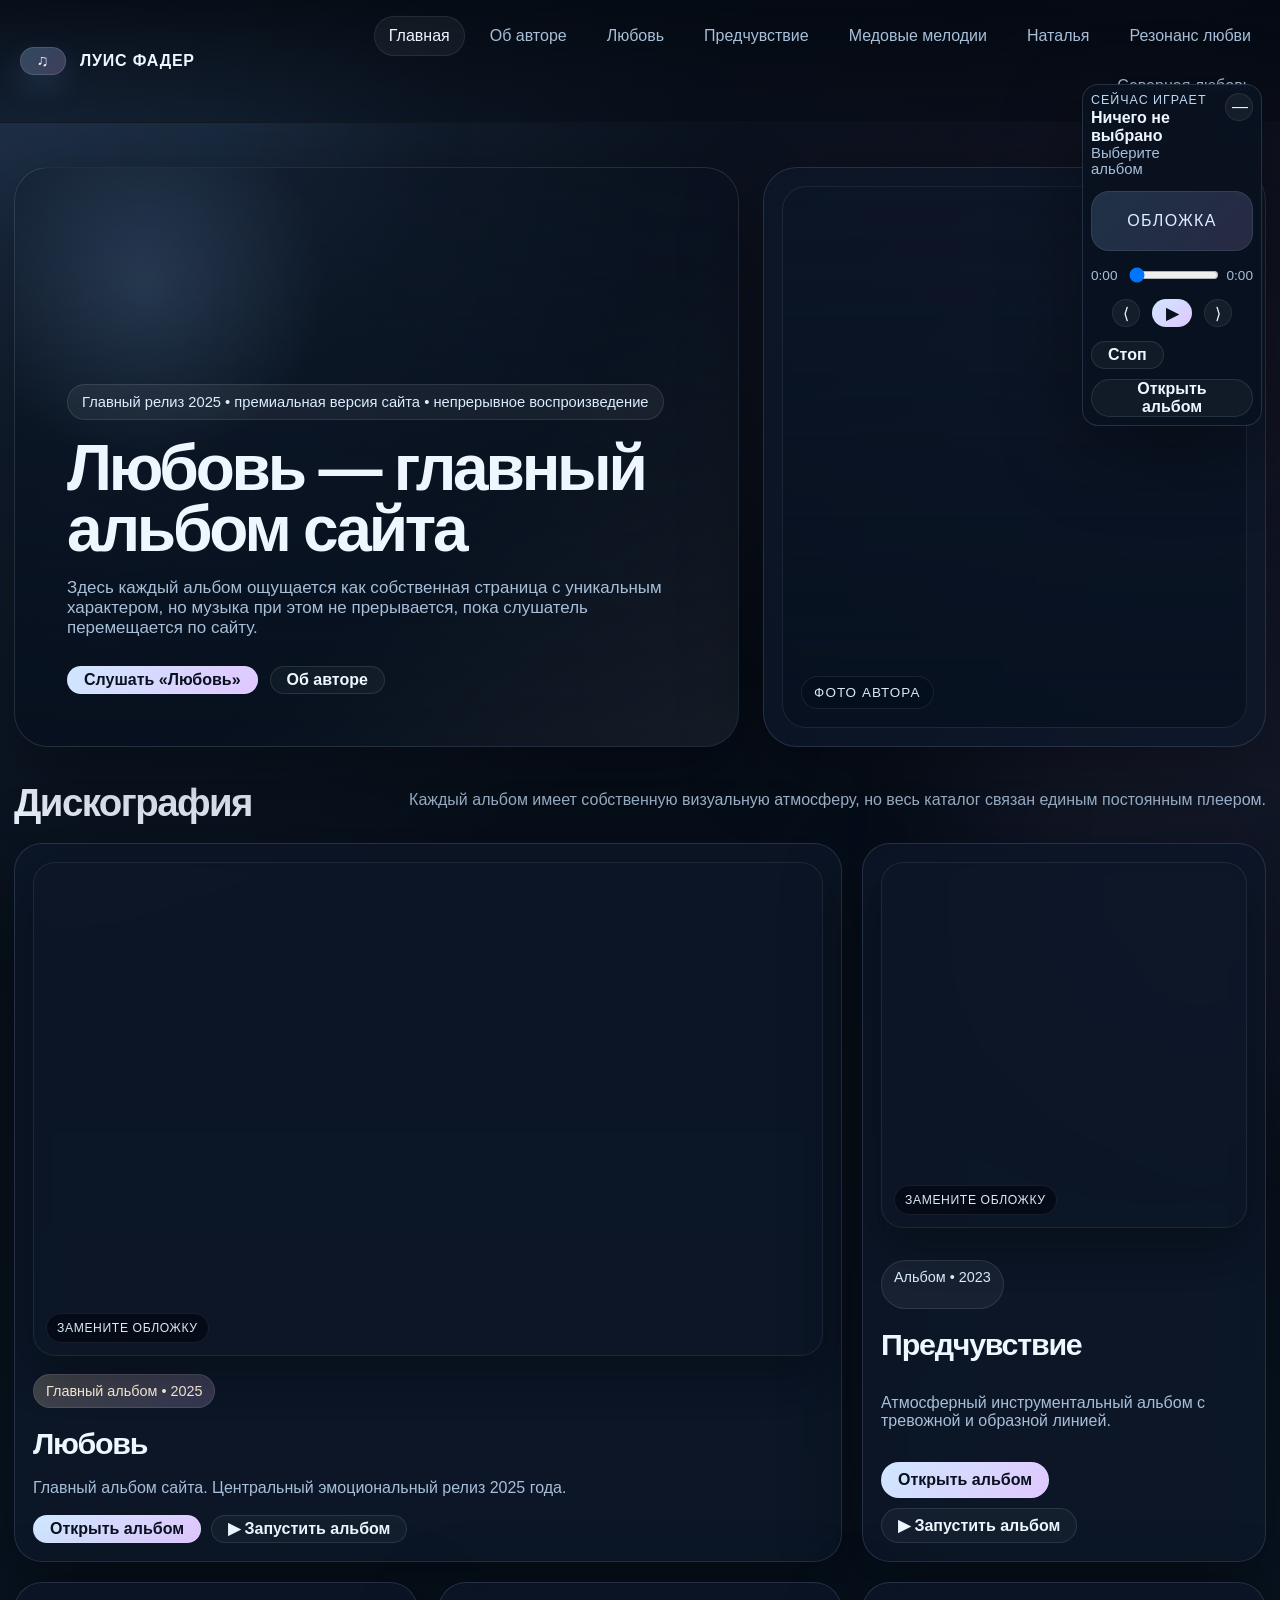
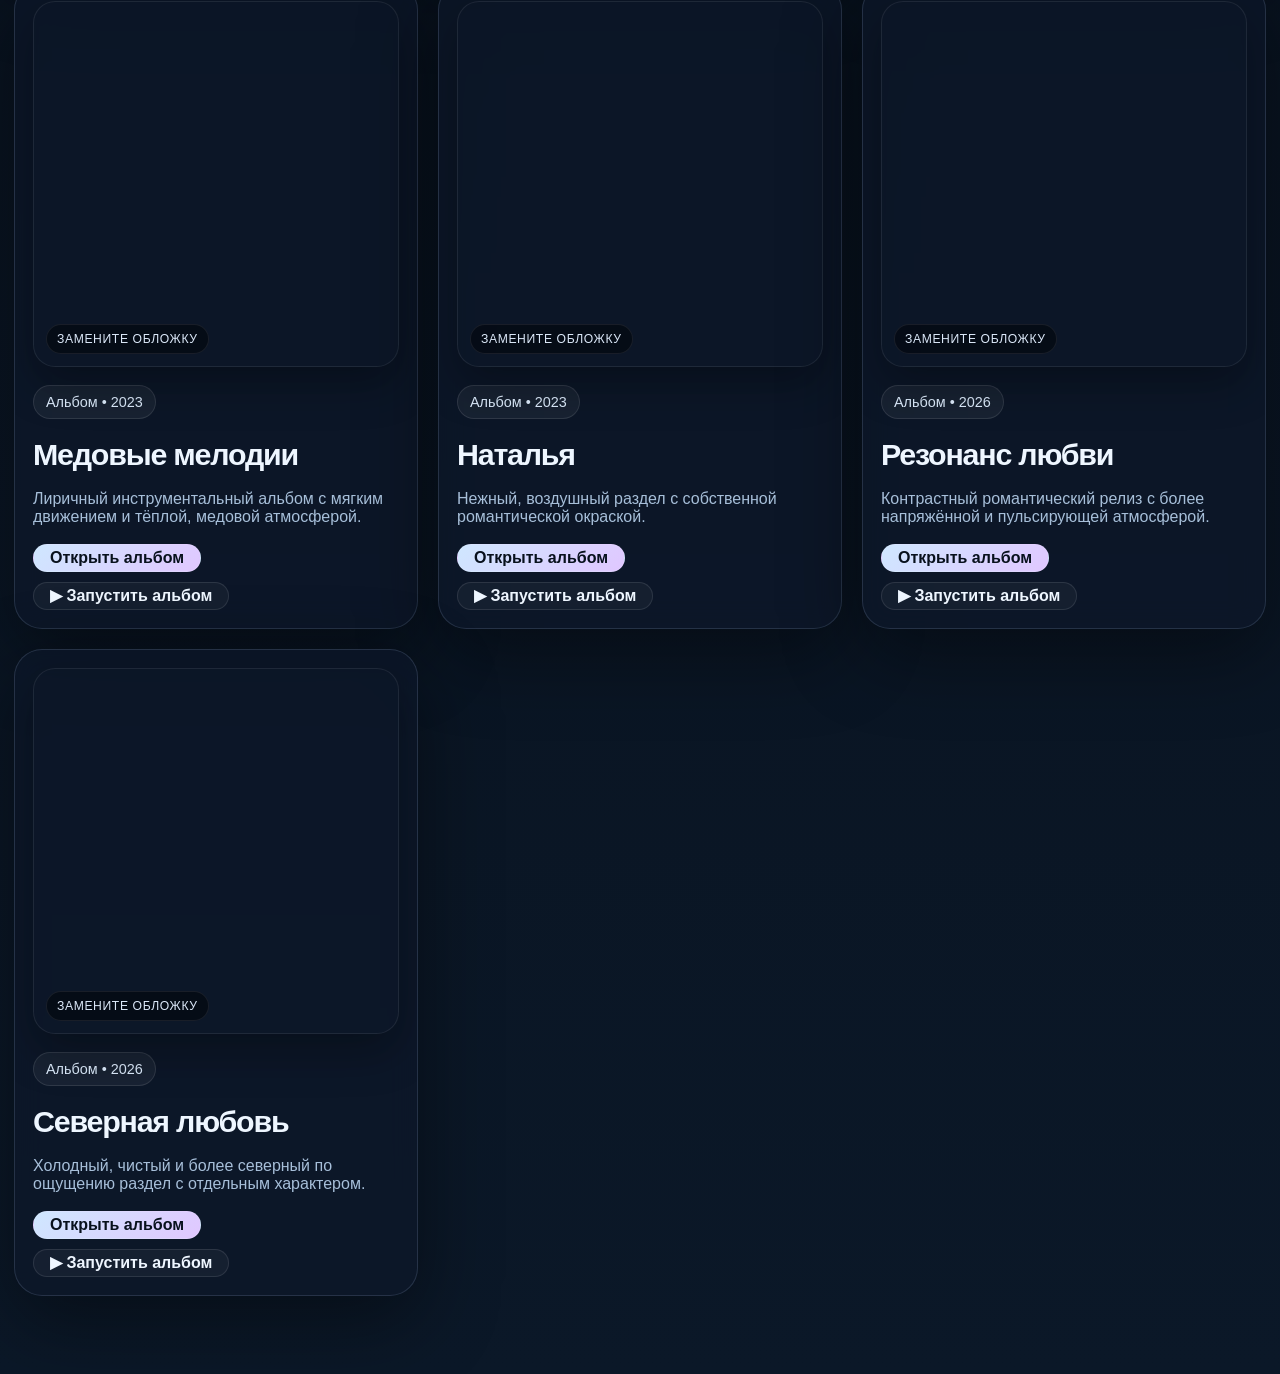
==== index.html @ 241f31ae "Add files via upload" ====
<!DOCTYPE html>
<html lang="ru">
<head>
  <meta charset="UTF-8" />
  <meta name="viewport" content="width=device-width, initial-scale=1.0" />
  <title>Луис Фадер — музыка</title>
  <meta name="description" content="Авторский музыкальный сайт Луиса Фадера с непрерывным плеером и уникальным дизайном для каждого альбома." />
  <link rel="stylesheet" href="styles.css" />
</head>
<body>
  <div class="bg-layer bg-a"></div>
  <div class="bg-layer bg-b"></div>

  <header class="topbar">
    <div class="shell topbar-inner">
      <button class="brand nav-route" data-route="home" aria-label="На главную">
        <span class="brand-mark">♫</span>
        <span class="brand-text">ЛУИС ФАДЕР</span>
      </button>

      <nav class="nav" aria-label="Навигация">
        <button class="nav-route" data-route="home">Главная</button>
        <button class="nav-route" data-route="about">Об авторе</button>
        <button class="nav-route" data-route="album-lyubov">Любовь</button>
        <button class="nav-route" data-route="album-predchuvstvie">Предчувствие</button>
        <button class="nav-route" data-route="album-medovye-melodii">Медовые мелодии</button>
        <button class="nav-route" data-route="album-natalya">Наталья</button>
        <button class="nav-route" data-route="album-rezonans-lyubvi">Резонанс любви</button>
        <button class="nav-route" data-route="album-severnaya-lyubov">Северная любовь</button>
      </nav>
    </div>
  </header>

  <main id="app"></main>

  <aside class="player" id="playerDock" aria-live="polite">
    <div class="player-top">
      <div class="player-meta">
        <div class="player-label">Сейчас играет</div>
        <div class="player-track" id="playerTrack">Ничего не выбрано</div>
        <div class="player-album" id="playerAlbum">Выберите альбом</div>
      </div>
      <button class="player-icon" id="togglePlayer" aria-label="Свернуть плеер">—</button>
    </div>

    <div class="player-cover" id="playerCover">
      <span>ОБЛОЖКА</span>
    </div>

    <audio id="audio" preload="metadata"></audio>

    <div class="player-progress">
      <span id="currentTime">0:00</span>
      <input id="seek" type="range" min="0" max="100" value="0" />
      <span id="durationTime">0:00</span>
    </div>

    <div class="player-controls">
      <button class="player-icon" id="prevBtn" aria-label="Предыдущий">⟨</button>
      <button class="player-main-btn" id="playPauseBtn" aria-label="Пуск или пауза">▶</button>
      <button class="player-icon" id="nextBtn" aria-label="Следующий">⟩</button>
    </div>

    <div class="player-actions">
      <button class="mini-btn" id="stopBtn">Стоп</button>
      <button class="mini-btn" id="openAlbumBtn">Открыть альбом</button>
    </div>
  </aside>

  <script src="app.js"></script>
</body>
</html>
---- styles.css ----
:root{
  --bg:#07101d;
  --panel:rgba(13,24,42,.78);
  --panel-strong:rgba(9,18,32,.93);
  --line:rgba(190,220,255,.14);
  --text:#eef6ff;
  --muted:#a7bfd9;
  --accent:#9fd0ff;
  --accent-2:#dab6ff;
  --warm:#ffd7a5;
  --shadow:0 24px 80px rgba(0,0,0,.42);
  --shell:min(1260px, calc(100% - 28px));
  --theme-1:#96cfff;
  --theme-2:#dcb6ff;
  --theme-3:#ffd9a8;
}

*{box-sizing:border-box}
html,body{margin:0;padding:0}
body{
  font-family:Inter, "Segoe UI", Arial, sans-serif;
  color:var(--text);
  background:
    radial-gradient(circle at top left, rgba(136,186,255,.18), transparent 30%),
    radial-gradient(circle at 90% 12%, rgba(214,169,255,.10), transparent 18%),
    linear-gradient(180deg, #040913 0%, #08111d 35%, #0b1828 100%);
  min-height:100vh;
  overflow-x:hidden;
}
button{font:inherit}
a{color:inherit;text-decoration:none}

.bg-layer{
  position:fixed;
  border-radius:50%;
  filter:blur(88px);
  opacity:.35;
  pointer-events:none;
  z-index:0;
}
.bg-a{width:34rem;height:34rem;left:-12rem;top:-12rem;background:rgba(108,183,255,.18)}
.bg-b{width:30rem;height:30rem;right:-10rem;bottom:-12rem;background:rgba(214,167,255,.15)}

.shell{width:var(--shell);margin:0 auto;position:relative;z-index:1}

.glass{
  background:var(--panel);
  border:1px solid var(--line);
  box-shadow:var(--shadow);
  backdrop-filter:blur(14px);
  -webkit-backdrop-filter:blur(14px);
}

.topbar{
  position:sticky;
  top:0;
  z-index:20;
  background:linear-gradient(180deg, rgba(4,10,18,.88), rgba(4,10,18,.36));
  border-bottom:1px solid rgba(255,255,255,.04);
  backdrop-filter:blur(12px);
}
.topbar-inner{
  display:flex;
  align-items:center;
  justify-content:space-between;
  gap:18px;
  padding:16px 0;
}
.brand,.nav button,.cta,.ghost-btn,.nav-back,.track-btn,.player-icon,.player-main-btn,.mini-btn{
  border:none;
  cursor:pointer;
}
.brand{
  display:flex;
  align-items:center;
  gap:14px;
  background:transparent;
  color:var(--text);
  font-weight:800;
  letter-spacing:.05em;
}
.brand-mark{
  width:46px;height:28px;border-radius:14px;
  display:grid;place-items:center;
  background:linear-gradient(135deg, rgba(147,206,255,.28), rgba(218,182,255,.24));
  border:1px solid rgba(255,255,255,.12);
  box-shadow:0 12px 30px rgba(125,180,255,.16);
}
.brand-text{white-space:nowrap}

.nav{
  display:flex;
  flex-wrap:wrap;
  gap:10px;
  justify-content:flex-end;
}
.nav button{
  background:transparent;
  color:var(--muted);
  padding:10px 14px;
  border-radius:999px;
  border:1px solid transparent;
  transition:.2s ease;
}
.nav button:hover,.nav button.active{
  color:var(--text);
  background:rgba(255,255,255,.05);
  border-color:rgba(255,255,255,.08);
}

#app{
  position:relative;
  z-index:1;
  padding:26px 0 78px;
}

.hero{
  width:var(--shell);
  margin:18px auto 0;
  display:grid;
  grid-template-columns:1.24fr .86fr;
  gap:24px;
}
.hero-main,.hero-photo{
  border-radius:34px;
  overflow:hidden;
}
.hero-main{
  position:relative;
  min-height:580px;
  padding:52px;
  display:flex;
  align-items:flex-end;
  background:
    linear-gradient(180deg, rgba(7,17,31,.16), rgba(7,17,31,.95)),
    url('assets/images/hero-bg.jpg') center/cover no-repeat;
}
.hero-main::before{
  content:"";
  position:absolute;
  inset:0;
  background:
    radial-gradient(circle at 18% 20%, rgba(145,201,255,.16), transparent 24%),
    linear-gradient(135deg, rgba(6,12,24,.20), rgba(6,12,24,.02) 60%, rgba(255,216,168,.06));
}
.hero-content{
  position:relative;
  z-index:1;
  max-width:760px;
}
.eyebrow{
  display:inline-flex;
  align-items:center;
  gap:10px;
  padding:9px 14px;
  border-radius:999px;
  margin-bottom:18px;
  background:rgba(255,255,255,.06);
  border:1px solid rgba(255,255,255,.10);
  color:#dcecff;
  font-size:.92rem;
}
.hero h1{
  margin:0;
  font-size:clamp(2.9rem,5vw,5.6rem);
  line-height:.95;
  letter-spacing:-.05em;
}
.hero p{
  margin:18px 0 28px;
  color:var(--muted);
  font-size:1.06rem;
  max-width:48rem;
}
.hero-actions{display:flex;gap:12px;flex-wrap:wrap}
.cta,.ghost-btn,.nav-back,.track-btn,.mini-btn{
  min-height:28px;
  padding:0 16px;
  border-radius:999px;
  font-weight:700;
  border:1px solid rgba(255,255,255,.10);
}
.cta,.track-btn.primary,.player-main-btn{
  background:linear-gradient(135deg, #cfe7ff, #e0c7ff);
  color:#08111d;
}
.ghost-btn,.nav-back,.track-btn.secondary,.mini-btn{
  background:rgba(255,255,255,.04);
  color:var(--text);
}
.hero-photo{
  padding:18px;
}
.hero-photo-card{
  height:100%;
  min-height:540px;
  border-radius:24px;
  overflow:hidden;
  position:relative;
  border:1px solid rgba(255,255,255,.08);
  background:
    linear-gradient(180deg, rgba(7,17,31,.04), rgba(7,17,31,.80)),
    url('assets/images/luis-fader-photo.jpg') center/cover no-repeat;
}
.hero-photo-card::after{
  content:"ФОТО АВТОРА";
  position:absolute;
  left:18px;
  bottom:18px;
  padding:8px 12px;
  border-radius:999px;
  font-size:.84rem;
  letter-spacing:.08em;
  background:rgba(6,14,28,.72);
  border:1px solid rgba(255,255,255,.08);
  color:#d9e7f7;
}

.section{
  width:var(--shell);
  margin:28px auto 0;
}
.section-head{
  display:flex;
  justify-content:space-between;
  align-items:end;
  gap:18px;
  margin-bottom:18px;
}
.section-head h2{
  margin:0;
  font-size:clamp(1.9rem,3vw,2.9rem);
  letter-spacing:-.04em;
}
.section-head p,.copy,.album-summary,.about-text,.track-file,.track-meta,.panel p,.instruction-list li{
  color:var(--muted);
}

.panel-box,.album-shell,.album-card,.about-box,.track-row,.side-panel{
  background:var(--panel);
  border:1px solid var(--line);
  box-shadow:var(--shadow);
  backdrop-filter:blur(14px);
  -webkit-backdrop-filter:blur(14px);
}

.about-box{
  padding:28px;
  border-radius:26px;
}

.album-grid{
  display:grid;
  grid-template-columns:repeat(3, minmax(0,1fr));
  gap:20px;
}
.album-card{
  padding:18px;
  border-radius:28px;
  display:grid;
  gap:18px;
  overflow:hidden;
}
.album-card.featured{
  grid-column:span 2;
}
.album-card.featured .album-cover{
  aspect-ratio:16/10;
}
.album-cover,.album-cover-large{
  background-position:center;
  background-size:cover;
  background-repeat:no-repeat;
  position:relative;
  overflow:hidden;
  border:1px solid rgba(255,255,255,.08);
  box-shadow:0 18px 44px rgba(0,0,0,.30);
}
.album-cover{
  aspect-ratio:1/1;
  border-radius:22px;
}
.album-cover-large{
  width:100%;
  aspect-ratio:1/1;
  border-radius:26px;
}
.album-cover::after,.album-cover-large::after{
  content:"ЗАМЕНИТЕ ОБЛОЖКУ";
  position:absolute;
  left:12px;
  bottom:12px;
  padding:7px 10px;
  border-radius:999px;
  font-size:.76rem;
  background:rgba(5,10,18,.78);
  border:1px solid rgba(255,255,255,.08);
  color:#dbe8f8;
  letter-spacing:.05em;
}
.cover-lyubov{background-image:url('assets/covers/lyubov.jpg')}
.cover-predchuvstvie{background-image:url('assets/covers/predchuvstvie.jpg')}
.cover-medovye-melodii{background-image:url('assets/covers/medovye-melodii.jpg')}
.cover-natalya{background-image:url('assets/covers/natalya.jpg')}
.cover-rezonans-lyubvi{background-image:url('assets/covers/rezonans-lyubvi.jpg')}
.cover-severnaya-lyubov{background-image:url('assets/covers/severnaya-lyubov.jpg')}

.album-badge,.album-featured-badge{
  display:inline-flex;
  width:fit-content;
  padding:8px 12px;
  border-radius:999px;
  border:1px solid rgba(255,255,255,.10);
  font-size:.9rem;
}
.album-badge{
  background:rgba(255,255,255,.05);
  color:#dfeeff;
}
.album-featured-badge{
  background:linear-gradient(135deg, rgba(255,228,190,.22), rgba(220,185,255,.20));
  color:#fff1da;
}
.album-card h3{
  margin:0;
  font-size:1.9rem;
  letter-spacing:-.04em;
}
.card-actions{
  display:flex;
  gap:10px;
  flex-wrap:wrap;
}

.theme-lyubov{
  --theme-1:#ffd7a5;
  --theme-2:#e3c2ff;
  --theme-3:#fff1d7;
}
.theme-predchuvstvie{
  --theme-1:#97d0ff;
  --theme-2:#d6b5ff;
  --theme-3:#dcecff;
}
.theme-medovye-melodii{
  --theme-1:#ffd59a;
  --theme-2:#ffeebf;
  --theme-3:#fff7da;
}
.theme-natalya{
  --theme-1:#f4c0da;
  --theme-2:#dfb9ff;
  --theme-3:#ffe5f0;
}
.theme-rezonans-lyubvi{
  --theme-1:#ffaeae;
  --theme-2:#d8b0ff;
  --theme-3:#ffe6ef;
}
.theme-severnaya-lyubov{
  --theme-1:#97dbff;
  --theme-2:#b7ceff;
  --theme-3:#eaf4ff;
}

.album-shell{
  width:var(--shell);
  margin:20px auto 0;
  padding:28px;
  border-radius:32px;
  background:
    radial-gradient(circle at top left, color-mix(in srgb, var(--theme-1) 16%, transparent), transparent 26%),
    radial-gradient(circle at 86% 12%, color-mix(in srgb, var(--theme-2) 14%, transparent), transparent 18%),
    var(--panel);
}
.nav-back{
  display:inline-flex;
  align-items:center;
}
.album-title{
  margin:16px 0 10px;
  font-size:clamp(2.3rem,4vw,4.3rem);
  letter-spacing:-.05em;
}
.album-layout{
  display:grid;
  grid-template-columns:320px 1fr;
  gap:24px;
  align-items:start;
  margin-top:18px;
}
.album-sidebar{
  display:grid;
  gap:16px;
}
.side-panel{
  padding:18px;
  border-radius:20px;
}
.side-panel strong{display:block;margin-bottom:10px}
.instruction-list{
  margin:0;
  padding-left:18px;
}
.track-list{
  display:grid;
  gap:14px;
}
.track-row{
  padding:16px;
  border-radius:20px;
}
.track-top{
  display:flex;
  justify-content:space-between;
  gap:12px;
  align-items:start;
  margin-bottom:10px;
}
.track-left{
  display:flex;
  gap:12px;
  align-items:flex-start;
}
.track-num{
  color:var(--theme-1);
  font-weight:800;
  min-width:2.5rem;
}
.track-name{
  margin:0;
  font-size:1.05rem;
  line-height:1.25;
}
.track-controls{
  display:flex;
  gap:10px;
  flex-wrap:wrap;
}
.track-file{
  font-size:.95rem;
  margin-top:8px;
}

.player{
  position:fixed;
  right:18px;
  top:84px;
  z-index:40;
  width:180px;
  max-width:calc(100vw - 24px);
  background:var(--panel-strong);
  border:1px solid rgba(188,219,255,.16);
  box-shadow:var(--shadow);
  backdrop-filter:blur(18px);
  -webkit-backdrop-filter:blur(18px);
  border-radius:16px;
  padding:8px;
}
.player.collapsed{
  width:232px;
}
.player.collapsed .player-cover,
.player.collapsed .player-progress,
.player.collapsed .player-actions{
  display:none;
}
.player-top{
  display:flex;
  justify-content:space-between;
  gap:12px;
  align-items:start;
}
.player-label{
  font-size:.78rem;
  letter-spacing:.08em;
  color:#bfd8f5;
  text-transform:uppercase;
}
.player-track{
  font-weight:800;
  margin-top:2px;
}
.player-album{
  font-size:.93rem;
  color:var(--muted);
}
.player-cover{
  margin-top:14px;
  height:60px;
  border-radius:18px;
  border:1px solid rgba(255,255,255,.08);
  background:linear-gradient(135deg, rgba(135,197,255,.18), rgba(210,169,255,.16));
  display:grid;
  place-items:center;
  color:#dfeeff;
  letter-spacing:.08em;
  text-align:center;
  padding:10px;
}
.player-progress{
  display:grid;
  grid-template-columns:auto 1fr auto;
  gap:10px;
  align-items:center;
  margin-top:14px;
}
.player-progress span{
  font-size:.85rem;
  color:var(--muted);
}
.player-progress input{
  width:100%;
}
.player-controls{
  display:flex;
  justify-content:center;
  gap:12px;
  margin-top:14px;
}
.player-icon{
  width:28px;
  height:28px;
  border-radius:50%;
  background:rgba(255,255,255,.05);
  color:var(--text);
  border:1px solid rgba(255,255,255,.08);
}
.player-main-btn{
  min-width:40px;
  height:28px;
  border-radius:999px;
  font-weight:800;
}
.player-actions{
  display:flex;
  gap:10px;
  flex-wrap:wrap;
  margin-top:14px;
}
code{
  background:rgba(255,255,255,.06);
  padding:3px 7px;
  border-radius:8px;
}

@media (max-width:1180px){
  .album-grid{grid-template-columns:1fr 1fr}
  .hero{grid-template-columns:1fr}
  .hero-photo-card{min-height:380px}
  .player{
  position:fixed;
  right:18px;
  top:84px;
  z-index:40;
  width:180px;
  max-width:calc(100vw - 24px);
  background:var(--panel-strong);
  border:1px solid rgba(188,219,255,.16);
  box-shadow:var(--shadow);
  backdrop-filter:blur(18px);
  -webkit-backdrop-filter:blur(18px);
  border-radius:16px;
  padding:8px;
}
  .album-card.featured{grid-column:span 1}
}
@media (max-width:920px){
  .album-layout{grid-template-columns:1fr}
}
@media (max-width:760px){
  .album-grid{grid-template-columns:1fr}
  .topbar-inner{flex-direction:column;align-items:start}
  .nav{justify-content:flex-start}
  .hero-main{padding:28px;min-height:440px}
}
@media (max-width:560px){
  .player-progress{grid-template-columns:1fr;gap:6px}
  .player{
  position:fixed;
  right:18px;
  top:84px;
  z-index:40;
  width:180px;
  max-width:calc(100vw - 24px);
  background:var(--panel-strong);
  border:1px solid rgba(188,219,255,.16);
  box-shadow:var(--shadow);
  backdrop-filter:blur(18px);
  -webkit-backdrop-filter:blur(18px);
  border-radius:16px;
  padding:8px;
}
  .album-shell,.about-box{padding:20px}
}
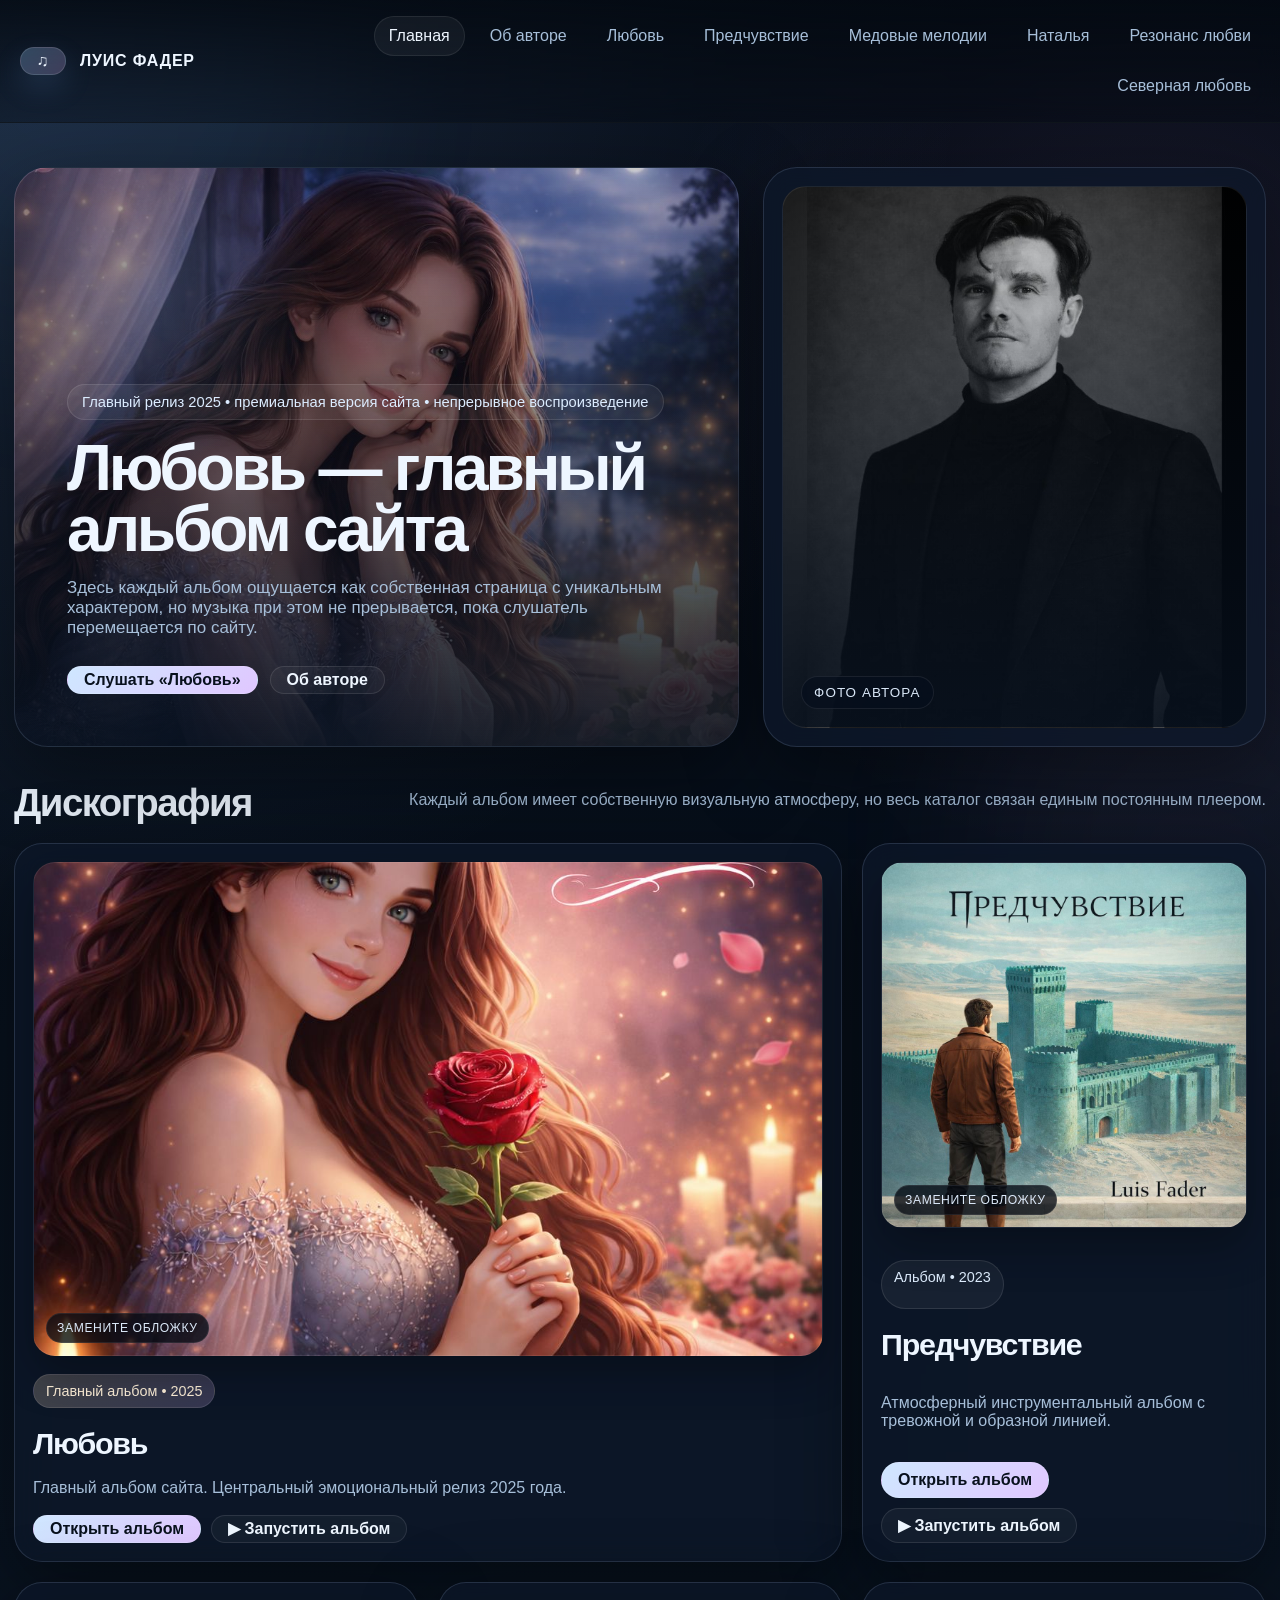
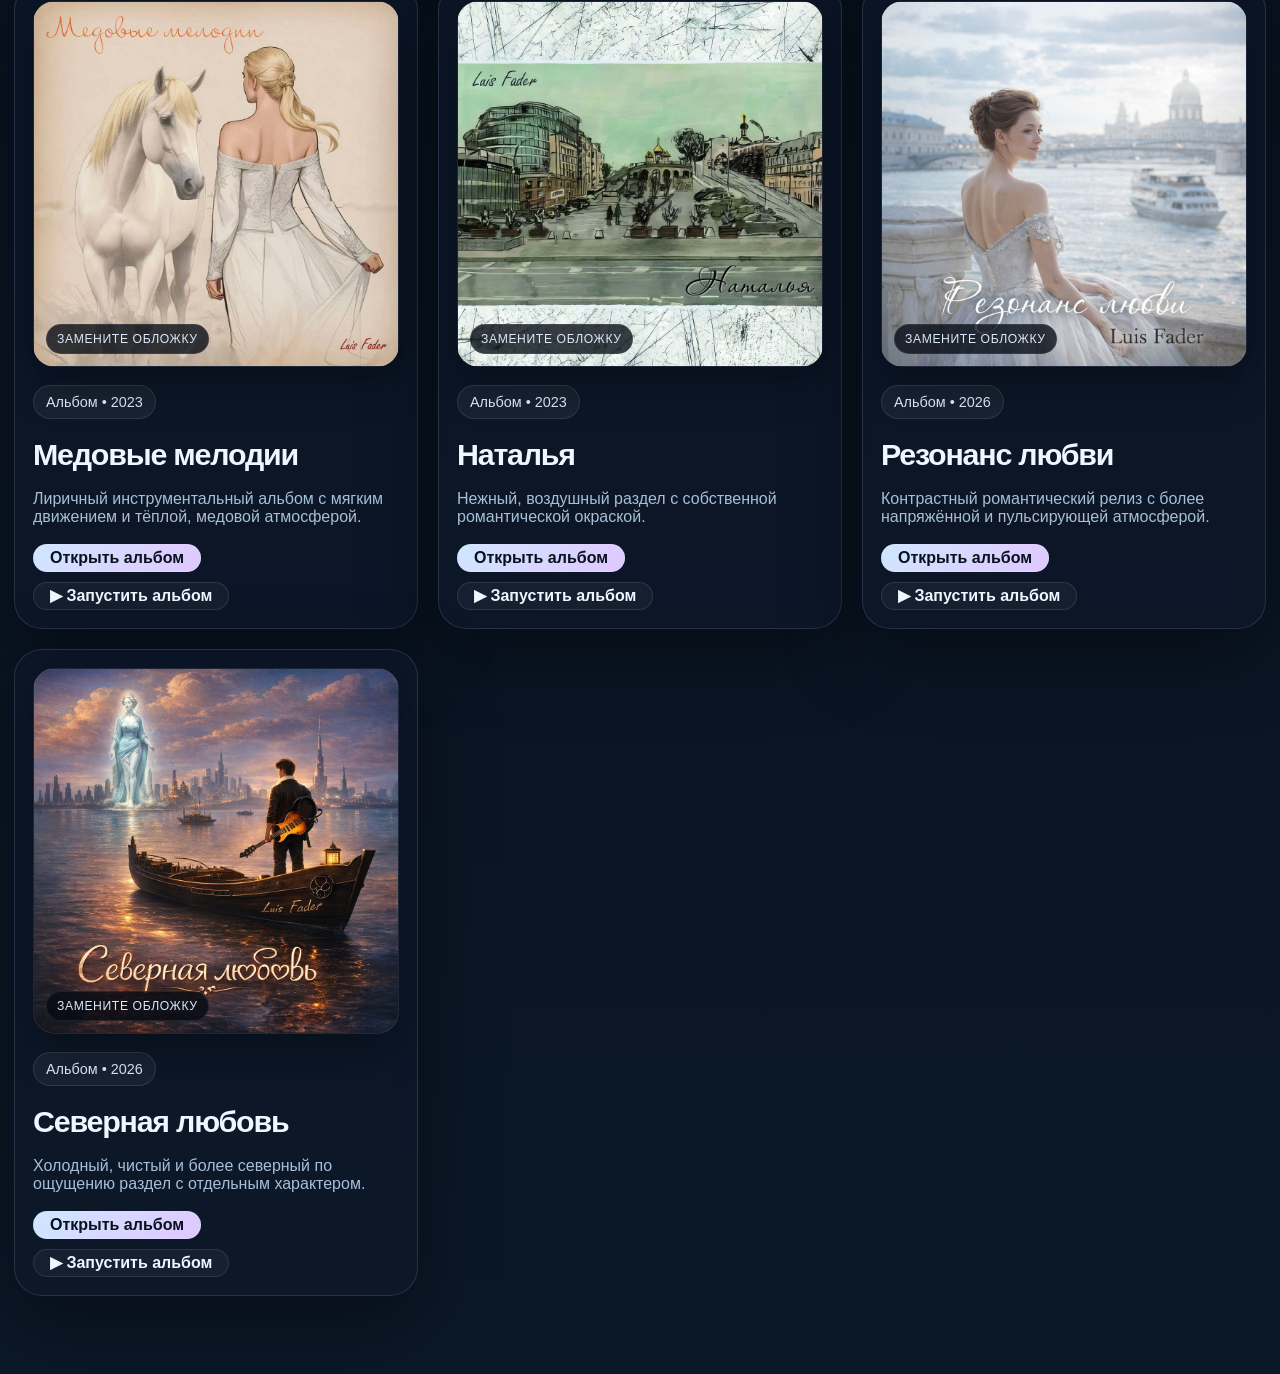
==== commit 640390b3: "Add files via upload" ====
--- a/index.html
+++ b/index.html
@@ -33,14 +33,14 @@
 
   <main id="app"></main>
 
-  <aside class="player" id="playerDock" aria-live="polite">
+  <aside class="player hidden" id="playerDock" aria-live="polite">
     <div class="player-top">
       <div class="player-meta">
         <div class="player-label">Сейчас играет</div>
         <div class="player-track" id="playerTrack">Ничего не выбрано</div>
         <div class="player-album" id="playerAlbum">Выберите альбом</div>
       </div>
-      <button class="player-icon" id="togglePlayer" aria-label="Свернуть плеер">—</button>
+      <button class="player-icon" id="closePlayer" aria-label="Свернуть плеер">✕</button>
     </div>
 
     <div class="player-cover" id="playerCover">
@@ -64,6 +64,12 @@
     <div class="player-actions">
       <button class="mini-btn" id="stopBtn">Стоп</button>
       <button class="mini-btn" id="openAlbumBtn">Открыть альбом</button>
+      <button class="mini-btn" id="togglePlaylistBtn">Список</button>
+    </div>
+
+    <div class="player-playlist hidden-playlist" id="playerPlaylistWrap">
+      <div class="player-playlist-title">Очередь воспроизведения</div>
+      <div class="player-playlist-list" id="playerPlaylist"></div>
     </div>
   </aside>
 
--- a/styles.css
+++ b/styles.css
@@ -594,3 +594,71 @@
 }
   .album-shell,.about-box{padding:20px}
 }
+
+
+.player{
+  touch-action:none;
+}
+.player-top,
+.player-cover{
+  cursor:grab;
+  user-select:none;
+  -webkit-user-select:none;
+}
+.player.dragging .player-top,
+.player.dragging .player-cover{
+  cursor:grabbing;
+}
+
+
+.player.hidden { display:none; }
+
+
+.player-playlist{
+  margin-top:14px;
+  border-top:1px solid rgba(255,255,255,.08);
+  padding-top:12px;
+}
+.player-playlist.hidden-playlist{
+  display:none;
+}
+.player-playlist-title{
+  font-size:.82rem;
+  letter-spacing:.06em;
+  text-transform:uppercase;
+  color:#bfd8f5;
+  margin-bottom:10px;
+}
+.player-playlist-list{
+  display:grid;
+  gap:8px;
+  max-height:220px;
+  overflow:auto;
+  padding-right:4px;
+}
+.player-playlist-item{
+  width:100%;
+  text-align:left;
+  border:1px solid rgba(255,255,255,.08);
+  background:rgba(255,255,255,.04);
+  color:var(--text);
+  border-radius:14px;
+  padding:10px 12px;
+  cursor:pointer;
+}
+.player-playlist-item.active{
+  background:linear-gradient(135deg, rgba(207,231,255,.22), rgba(224,199,255,.18));
+  border-color:rgba(255,255,255,.16);
+}
+.player-playlist-track{
+  display:block;
+  font-weight:700;
+  font-size:.92rem;
+}
+.player-playlist-album{
+  display:block;
+  font-size:.8rem;
+  color:var(--muted);
+  margin-top:2px;
+}
+
